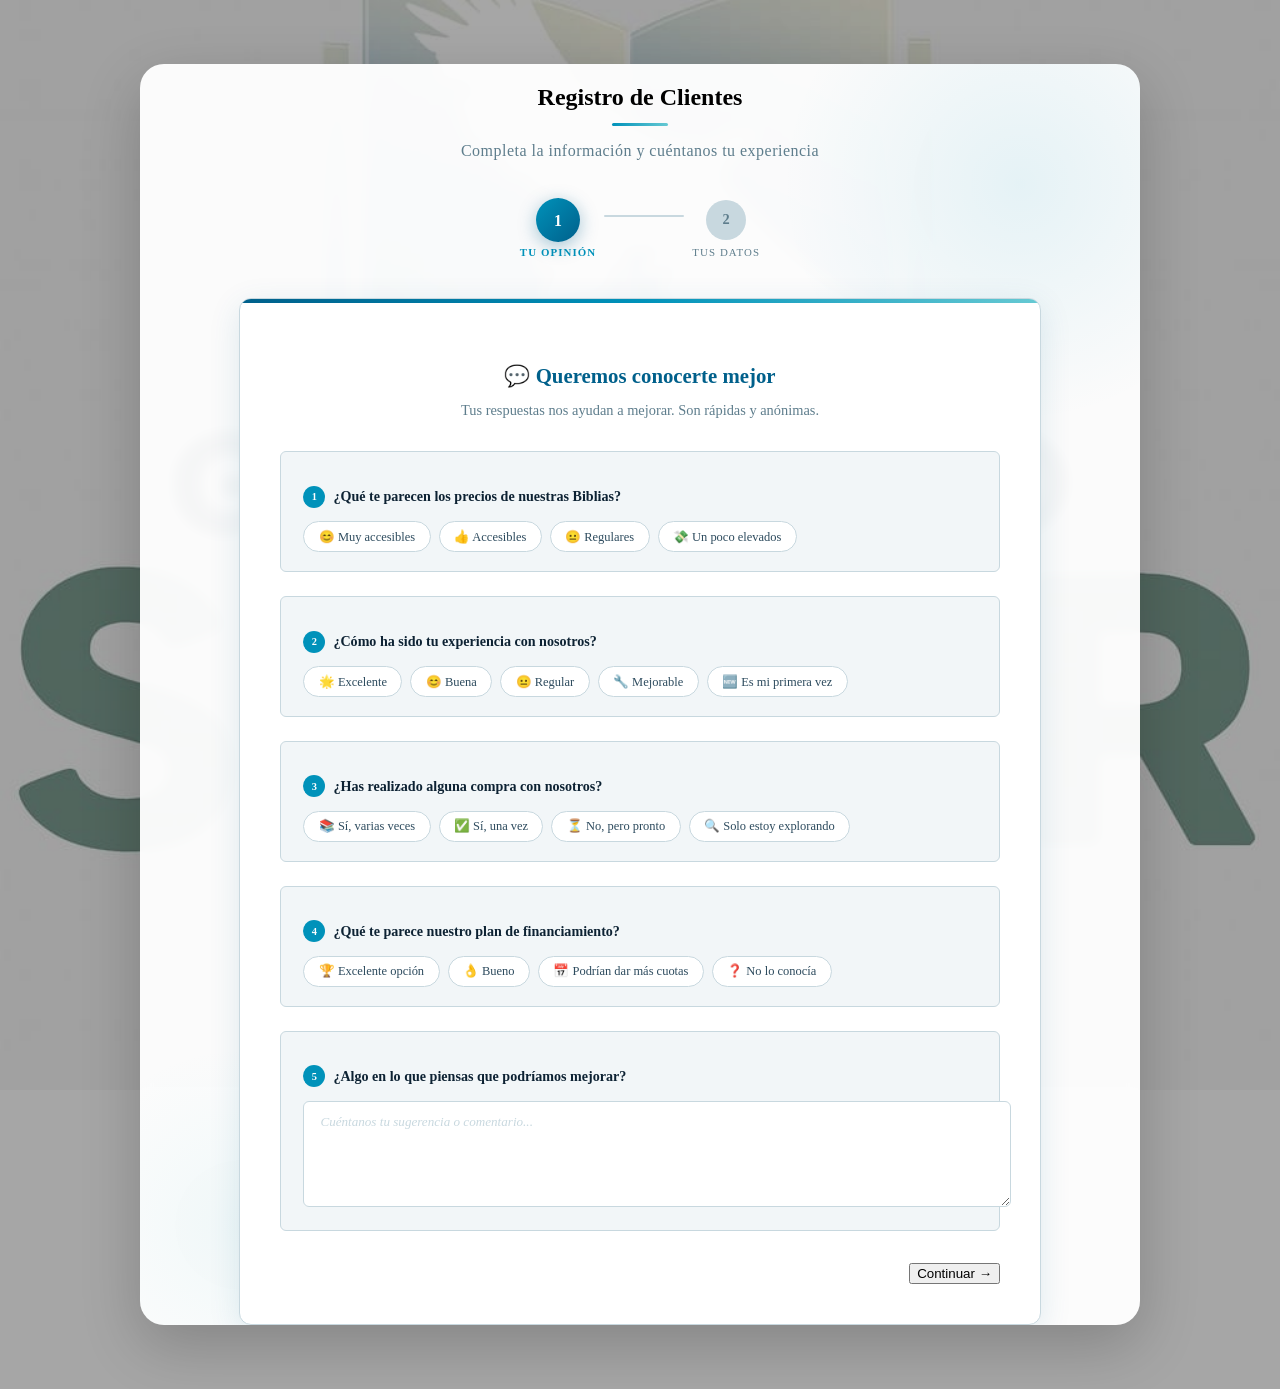
==== clientes.html @ aa5584dc "segundoCommit" ====
<!DOCTYPE html>
<html lang="es">
<head>
    <meta charset="UTF-8">
    <meta name="viewport" content="width=device-width, initial-scale=1.0">
    <title>Registro de Clientes | EMundo</title>

    <!-- Tus CSS -->
     
  
    <link rel="stylesheet" href="clientes.css">
    

</head>
<body>

    <!-- ==========================================================
         CONTENEDOR GENERAL
         Aquí podrás colocar una imagen de fondo desde CSS
    =========================================================== -->
    <main class="registro-page">

        <!-- Capa oscura/opcional para mejorar lectura -->
        <div class="registro-page__overlay">

            <!-- ═══════════════════════════════════════════════════════
                 SECCIÓN REGISTRO DE CLIENTES
            ═══════════════════════════════════════════════════════ -->
            <section id="cliente" class="section section--clientes">

                <div class="section__inner">

                    <!-- Encabezado -->
                    <header class="section__header reveal">
                        <h2 class="section__title">
                            Registro de Clientes
                        </h2>

                        <p class="section__subtitle">
                            Completa la información y cuéntanos tu experiencia
                        </p>
                    </header>

                    <!-- Indicador de pasos -->
                    <div class="form-steps reveal">

                        <div class="form-step active" id="step1">
                            <div class="form-step__bubble" id="stepBubble1">
                                <span>1</span>
                            </div>
                            <span class="form-step__label">
                                Tu opinión
                            </span>
                        </div>

                        <div class="form-step-line">
                            <div class="form-step-line-fill" id="stepLineFill"></div>
                        </div>

                        <div class="form-step" id="step2">
                            <div class="form-step__bubble" id="stepBubble2">
                                <span>2</span>
                            </div>
                            <span class="form-step__label" id="stepLabel2">
                                Tus datos
                            </span>
                        </div>

                    </div>

                    <!-- Tarjeta principal -->
                    <div class="clientes__card reveal">

                        <!-- ══ PASO 1 — Mini encuesta ══ -->
                        <div class="form-panel active" id="panelEncuesta">

                            <div class="encuesta__intro">
                                <h3>💬 Queremos conocerte mejor</h3>
                                <p>
                                    Tus respuestas nos ayudan a mejorar.
                                    Son rápidas y anónimas.
                                </p>
                            </div>

                            <div class="encuesta__list">

                                <!-- Pregunta 1 -->
                                <div class="encuesta__item">
                                    <p class="encuesta__question">
                                        <span class="encuesta__question-num">1</span>
                                        ¿Qué te parecen los precios de nuestras Biblias?
                                    </p>

                                    <div class="encuesta__options">
                                        <span class="encuesta__chip" data-group="precios" data-value="muy_accesibles">😊 Muy accesibles</span>
                                        <span class="encuesta__chip" data-group="precios" data-value="accesibles">👍 Accesibles</span>
                                        <span class="encuesta__chip" data-group="precios" data-value="regulares">😐 Regulares</span>
                                        <span class="encuesta__chip" data-group="precios" data-value="elevados">💸 Un poco elevados</span>
                                    </div>
                                </div>

                                <!-- Pregunta 2 -->
                                <div class="encuesta__item">
                                    <p class="encuesta__question">
                                        <span class="encuesta__question-num">2</span>
                                        ¿Cómo ha sido tu experiencia con nosotros?
                                    </p>

                                    <div class="encuesta__options">
                                        <span class="encuesta__chip" data-group="experiencia" data-value="excelente">🌟 Excelente</span>
                                        <span class="encuesta__chip" data-group="experiencia" data-value="buena">😊 Buena</span>
                                        <span class="encuesta__chip" data-group="experiencia" data-value="regular">😐 Regular</span>
                                        <span class="encuesta__chip" data-group="experiencia" data-value="mejorable">🔧 Mejorable</span>
                                        <span class="encuesta__chip" data-group="experiencia" data-value="primera_vez">🆕 Es mi primera vez</span>
                                    </div>
                                </div>

                                <!-- Pregunta 3 -->
                                <div class="encuesta__item">
                                    <p class="encuesta__question">
                                        <span class="encuesta__question-num">3</span>
                                        ¿Has realizado alguna compra con nosotros?
                                    </p>

                                    <div class="encuesta__options">
                                        <span class="encuesta__chip" data-group="compra" data-value="si_varias">📚 Sí, varias veces</span>
                                        <span class="encuesta__chip" data-group="compra" data-value="si_una">✅ Sí, una vez</span>
                                        <span class="encuesta__chip" data-group="compra" data-value="no_pronto">⏳ No, pero pronto</span>
                                        <span class="encuesta__chip" data-group="compra" data-value="no_explorando">🔍 Solo estoy explorando</span>
                                    </div>
                                </div>

                                <!-- Pregunta 4 -->
                                <div class="encuesta__item">
                                    <p class="encuesta__question">
                                        <span class="encuesta__question-num">4</span>
                                        ¿Qué te parece nuestro plan de financiamiento?
                                    </p>

                                    <div class="encuesta__options">
                                        <span class="encuesta__chip" data-group="financiamiento" data-value="excelente">🏆 Excelente opción</span>
                                        <span class="encuesta__chip" data-group="financiamiento" data-value="bueno">👌 Bueno</span>
                                        <span class="encuesta__chip" data-group="financiamiento" data-value="mejorar_cuotas">📅 Podrían dar más cuotas</span>
                                        <span class="encuesta__chip" data-group="financiamiento" data-value="no_conozco">❓ No lo conocía</span>
                                    </div>
                                </div>

                                <!-- Pregunta 5 -->
                                <div class="encuesta__item">
                                    <p class="encuesta__question">
                                        <span class="encuesta__question-num">5</span>
                                        ¿Algo en lo que piensas que podríamos mejorar?
                                    </p>

                                    <textarea
                                        id="encuestaSugerencia"
                                        class="encuesta__textarea"
                                        placeholder="Cuéntanos tu sugerencia o comentario..."
                                        maxlength="300"></textarea>
                                </div>

                            </div>

                            <div class="encuesta__next">
                                <button type="button"
                                        class="btn btn--primary"
                                        id="btnContinuar">
                                    Continuar →
                                </button>
                            </div>

                        </div>

                        <!-- PASO 2 -->
                        <div class="form-panel" id="panelDatos">

                            <form id="clienteForm">

                                <input type="hidden" id="clienteId">

                                <div class="form__grid">

                                    <!-- <div class="form__group">
                                        <label for="codigo">Código</label>
                                        <input type="text" id="codigo" required>
                                    </div> -->

                                    <div class="form__group">
                                        <label for="nombre">Nombre</label>
                                        <input type="text" id="nombre" required>
                                    </div>

                                    <div class="form__group">
                                        <label for="apellido">Apellido</label>
                                        <input type="text" id="apellido" required>
                                    </div>

                                    <div class="form__group">
                                        <label for="edad">Edad</label>
                                        <input type="number" id="edad" required>
                                    </div>

                                    <div class="form__group">
                                        <label for="departamento">Departamento</label>
                                        <select id="departamento" required>
                                            <option value="">
                                                Seleccione un departamento
                                            </option>
                                        </select>
                                    </div>

                                    <div class="form__group">
                                        <label for="genero">Sexo</label>
                                        <select id="genero" required>
                                            <option value="">Seleccione</option>
                                            <option value="M">Masculino</option>
                                            <option value="F">Femenino</option>
                                        </select>
                                    </div>

                                </div>

                                <div class="form__actions">

                                    <button type="button"
                                            class="btn--back"
                                            id="btnVolver">
                                        ← Volver
                                    </button>

                                    <button type="submit"
                                            class="btn btn--primary">
                                        Guardar Cliente ✓
                                    </button>

                                </div>

                            </form>

                        </div>

                    </div>

                </div>

            </section>

        </div>

    </main>

    <!-- Tu JS -->
    <script src="clientes.js"></script>

</body>
</html>
---- clientes.css ----
/* ════════════════════════════════════════════════════
   EDICIONES MUNDO — clientes.css
   Registro de Clientes — Diseño moderno 2 pasos
════════════════════════════════════════════════════ */
/* ════════════════════════════════════════════════════
   PÁGINA COMPLETA DE REGISTRO
════════════════════════════════════════════════════ */
:root {
  --primary-black:  #000000;
  --primary-dark:   #00608B;   /* Azul profundo — headers, footer, textos clave */
  --primary-medium: #0092BA;   /* Azul principal — botones, enlaces, acentos    */
  --primary-light:  #A0C5CF;   /* Azul suave — fondos, bordes                   */
  --secondary:      #3E3ECE;   /* Azul-violeta — contraste, destacados           */
  --accent:         #66C9D3;   /* Turquesa — hover, iconos, detalles             */
  --paper:          #FDFAF4;
  --white:          #FFFFFF;
  --gray-soft:      #F2F6F8;
  --gray-mid:       #C8D8DF;
  --text-dark:      #0D2233;
  --text-mid:       #2D4B5E;
  --text-light:     #5E7D8C;

  --font-display: 'Playfair Display', serif;
  --font-body:    'Lora', serif;
  --font-light:   'Cormorant Garamond', serif;

  --nav-h:    72px;
  --radius:   6px;
  --radius-lg:12px;
  --shadow-sm: 0 2px 12px rgba(0,96,139,.08);
  --shadow-md: 0 8px 32px rgba(0,96,139,.12);
  --shadow-lg: 0 16px 48px rgba(0,96,139,.16);
  --transition: 0.38s cubic-bezier(0.25,0.46,0.45,0.94);
}

html,
body{
  min-height:100%;
  margin:0;
  padding:0;
}

body{
  overflow-x:hidden;
}

/* Contenedor principal de la página */
.registro-page{
  min-height:100vh;

  /* AQUÍ COLOCARÁS TU IMAGEN */
  background-image:url("Image/LogoGrupoSaber.jpg");

  background-size:cover;
  background-position:center;
  background-repeat:no-repeat;
  background-attachment:fixed;

  position:relative;
}

/* Capa oscura para que destaque el formulario */
.registro-page__overlay{
  min-height:100vh;

  display:flex;
  align-items:center;
  justify-content:center;

  padding:4rem 1rem;

  background:rgba(0,0,0,.35);
}

/* Ajuste de la sección dentro de la página */
.section--clientes{
  width:100%;
  max-width:1000px;

  margin:auto;

  border-radius:24px;

  backdrop-filter:blur(6px);

  box-shadow:
    0 20px 60px rgba(0,0,0,.20);
}
/* ─── Sección contenedora ─── */
.section--clientes {
  background: rgba(255,255,255,.96);
  position: relative;
  overflow: hidden;
}

.section--clientes::before,
.section--clientes::after {
  content: '';
  position: absolute;
  border-radius: 50%;
  pointer-events: none;
  z-index: 0;
}
.section--clientes::before {
  width: 480px; height: 480px;
  top: -120px; right: -120px;
  background: radial-gradient(circle, rgba(0,146,186,.09) 0%, transparent 70%);
}
.section--clientes::after {
  width: 360px; height: 360px;
  bottom: -80px; left: -80px;
  background: radial-gradient(circle, rgba(102,201,211,.08) 0%, transparent 70%);
}
.section--clientes .section__inner { position: relative; z-index: 1; }

/* ─── Encabezado ─── */
.section__header { text-align: center; margin-bottom: 2.5rem; }
.section__header .section__title { margin-bottom: 0.6rem; }
.section__header .section__title::after {
  content: '';
  display: block;
  width: 56px; height: 3px;
  background: linear-gradient(90deg, var(--primary-medium), var(--accent));
  border-radius: 2px;
  margin: 0.75rem auto 0;
}
.section__subtitle {
  font-family: var(--font-light);
  font-size: 1rem;
  color: var(--text-light);
  letter-spacing: 0.03em;
}

/* ════════════════════════════════════════════════════
   PASOS — indicador de progreso
════════════════════════════════════════════════════ */
.form-steps {
  display: flex;
  align-items: center;
  justify-content: center;
  gap: 0;
  margin-bottom: 2.5rem;
}
.form-step {
  display: flex;
  flex-direction: column;
  align-items: center;
  gap: 0.4rem;
  position: relative;
}
.form-step__bubble {
  width: 40px; height: 40px;
  border-radius: 50%;
  background: var(--gray-mid);
  color: var(--text-light);
  display: flex; align-items: center; justify-content: center;
  font-family: var(--font-display);
  font-weight: 700;
  font-size: 0.9rem;
  transition: all 0.4s ease;
  position: relative;
  z-index: 1;
}
.form-step__label {
  font-family: var(--font-light);
  font-size: 0.68rem;
  letter-spacing: 0.1em;
  text-transform: uppercase;
  color: var(--text-light);
  transition: color 0.4s;
  white-space: nowrap;
}
.form-step.active .form-step__bubble {
  background: linear-gradient(135deg, var(--primary-medium), var(--primary-dark));
  color: var(--white);
  box-shadow: 0 4px 16px rgba(0,96,139,.35);
  transform: scale(1.1);
}
.form-step.active .form-step__label { color: var(--primary-medium); font-weight: 600; }
.form-step.done .form-step__bubble {
  background: var(--accent);
  color: var(--white);
}
.form-step.done .form-step__bubble::after {
  content: '✓';
  position: absolute;
  font-size: 1rem;
  font-weight: 900;
}
.form-step.done .form-step__bubble span { display: none; }

.form-step-line {
  width: 80px; height: 2px;
  background: var(--gray-mid);
  margin: 0 0.5rem;
  margin-bottom: 1.6rem;
  position: relative;
  overflow: hidden;
  border-radius: 2px;
}
.form-step-line-fill {
  position: absolute;
  top: 0; left: 0;
  height: 100%;
  width: 0%;
  background: linear-gradient(90deg, var(--primary-medium), var(--accent));
  transition: width 0.5s ease;
  border-radius: 2px;
}
.form-step-line-fill.filled { width: 100%; }

/* ════════════════════════════════════════════════════
   TARJETA PRINCIPAL
════════════════════════════════════════════════════ */
.clientes__card {
  background: var(--white);
  border: 1px solid var(--gray-mid);
  border-radius: var(--radius-lg);
  box-shadow: var(--shadow-md);
  overflow: hidden;
  max-width: 800px;
  margin: 0 auto;
}
.clientes__card::before {
  content: '';
  display: block;
  height: 4px;
  background: linear-gradient(90deg, var(--primary-dark), var(--primary-medium), var(--accent));
}

/* ─── Panel paso (show/hide) ─── */
.form-panel {
  display: none;
  padding: 2.5rem;
  animation: slideInPanel 0.4s ease;
}
.form-panel.active { display: block; }

@keyframes slideInPanel {
  from { opacity: 0; transform: translateX(20px); }
  to   { opacity: 1; transform: translateX(0); }
}

/* ════════════════════════════════════════════════════
   PASO 1 — Mini encuesta
════════════════════════════════════════════════════ */
.encuesta__intro {
  text-align: center;
  margin-bottom: 2rem;
}
.encuesta__intro h3 {
  font-family: var(--font-display);
  font-size: 1.3rem;
  font-weight: 700;
  color: var(--primary-dark);
  margin-bottom: 0.4rem;
}
.encuesta__intro p {
  font-family: var(--font-light);
  font-size: 0.9rem;
  color: var(--text-light);
}

.encuesta__list {
  display: flex;
  flex-direction: column;
  gap: 1.5rem;
}

.encuesta__item {
  border: 1px solid var(--gray-mid);
  border-radius: var(--radius);
  padding: 1.2rem 1.4rem;
  background: var(--gray-soft);
  transition: border-color 0.3s, box-shadow 0.3s;
}
.encuesta__item:focus-within {
  border-color: var(--primary-medium);
  box-shadow: 0 0 0 3px rgba(0,146,186,.1);
  background: var(--white);
}

.encuesta__question {
  font-family: var(--font-body);
  font-size: 0.88rem;
  font-weight: 600;
  color: var(--text-dark);
  margin-bottom: 0.85rem;
  display: flex;
  align-items: center;
  gap: 0.5rem;
}
.encuesta__question-num {
  width: 22px; height: 22px;
  background: var(--primary-medium);
  color: var(--white);
  border-radius: 50%;
  display: inline-flex; align-items: center; justify-content: center;
  font-size: 0.65rem;
  font-weight: 700;
  flex-shrink: 0;
}

/* Opciones tipo chip */
.encuesta__options {
  display: flex;
  flex-wrap: wrap;
  gap: 0.5rem;
}
.encuesta__chip {
  padding: 0.4rem 0.9rem;
  border: 1.5px solid var(--gray-mid);
  border-radius: 50px;
  font-family: var(--font-light);
  font-size: 0.78rem;
  font-weight: 500;
  color: var(--text-mid);
  background: var(--white);
  cursor: pointer;
  transition: all 0.25s ease;
  user-select: none;
}
.encuesta__chip:hover {
  border-color: var(--primary-medium);
  color: var(--primary-medium);
  background: rgba(0,146,186,.05);
}
.encuesta__chip.selected {
  background: var(--primary-medium);
  border-color: var(--primary-medium);
  color: var(--white);
  box-shadow: 0 3px 12px rgba(0,146,186,.3);
  transform: translateY(-1px);
}

/* Textarea para la última pregunta */
.encuesta__textarea {
  width: 100%;
  min-height: 80px;
  font-family: var(--font-body);
  font-size: 0.86rem;
  color: var(--text-dark);
  background: var(--white);
  border: 1.5px solid var(--gray-mid);
  border-radius: var(--radius);
  padding: 0.75rem 1rem;
  outline: none;
  resize: vertical;
  transition: border-color 0.3s, box-shadow 0.3s;
}
.encuesta__textarea::placeholder { color: var(--gray-mid); font-style: italic; font-size: 0.82rem; }
.encuesta__textarea:focus {
  border-color: var(--primary-medium);
  box-shadow: 0 0 0 3px rgba(0,146,186,.1);
}

/* Botón continuar paso 1 */
.encuesta__next {
  margin-top: 2rem;
  display: flex;
  justify-content: flex-end;
}

/* ════════════════════════════════════════════════════
   PASO 2 — Datos del cliente
════════════════════════════════════════════════════ */
.form__grid {
  display: grid;
  grid-template-columns: repeat(3, 1fr);
  gap: 1.5rem 2rem;
  margin-bottom: 2rem;
}

.form__group {
  display: flex;
  flex-direction: column;
  gap: 0.45rem;
  position: relative;
}
.form__group::after {
  content: '';
  position: absolute;
  left: 0; bottom: 0;
  width: 0; height: 2px;
  background: linear-gradient(90deg, var(--primary-medium), var(--accent));
  border-radius: 0 0 var(--radius) var(--radius);
  transition: width 0.35s ease;
}
.form__group:focus-within::after { width: 100%; }

.form__group label {
  font-family: var(--font-light);
  font-size: 0.72rem;
  font-weight: 600;
  letter-spacing: 0.12em;
  text-transform: uppercase;
  color: var(--text-light);
  transition: color 0.25s;
}
.form__group:focus-within label { color: var(--primary-medium); }

.form__group input,
.form__group select {
  font-family: var(--font-body);
  font-size: 0.93rem;
  color: var(--text-dark);
  background: var(--gray-soft);
  border: 1.5px solid var(--gray-mid);
  border-radius: var(--radius);
  padding: 0.75rem 1rem;
  width: 100%;
  outline: none;
  transition: border-color 0.3s, background 0.3s, box-shadow 0.3s;
  appearance: none;
  -webkit-appearance: none;
}
.form__group input::placeholder { color: var(--gray-mid); font-style: italic; font-size: 0.88rem; }
.form__group input:hover,
.form__group select:hover { border-color: var(--primary-light); background: var(--white); }
.form__group input:focus,
.form__group select:focus {
  border-color: var(--primary-medium);
  background: var(--white);
  box-shadow: 0 0 0 3px rgba(0,146,186,.12), 0 2px 8px rgba(0,96,139,.08);
}
.form__group select {
  background-image: url("data:image/svg+xml,%3Csvg xmlns='http://www.w3.org/2000/svg' width='12' height='8' viewBox='0 0 12 8'%3E%3Cpath d='M1 1l5 5 5-5' stroke='%230092BA' stroke-width='1.6' fill='none' stroke-linecap='round' stroke-linejoin='round'/%3E%3C/svg%3E");
  background-repeat: no-repeat;
  background-position: right 0.85rem center;
  padding-right: 2.4rem;
  cursor: pointer;
}
.form__group input[type="number"]::-webkit-inner-spin-button,
.form__group input[type="number"]::-webkit-outer-spin-button { -webkit-appearance: none; margin: 0; }
/* .form__group input[type="number"] { -moz-appearance: textfield; } */

/* Acciones paso 2 */
.form__actions {
  display: flex;
  justify-content: space-between;
  align-items: center;
  padding-top: 1.5rem;
  border-top: 1px solid var(--gray-mid);
  gap: 1rem;
}
.btn--back {
  display: flex;
  align-items: center;
  gap: 0.4rem;
  background: transparent;
  border: 1.5px solid var(--gray-mid);
  color: var(--text-mid);
  padding: 0.75rem 1.4rem;
  border-radius: var(--radius);
  font-family: var(--font-light);
  font-size: 0.82rem;
  font-weight: 600;
  letter-spacing: 0.08em;
  cursor: pointer;
  transition: all 0.3s ease;
}
.btn--back:hover { border-color: var(--primary-medium); color: var(--primary-medium); }

.form__actions .btn--primary {
  padding: 0.9rem 2.4rem;
  font-size: 0.82rem;
  letter-spacing: 0.12em;
  position: relative;
  overflow: hidden;
  background: linear-gradient(135deg, var(--primary-medium), var(--primary-dark));
  box-shadow: 0 6px 22px rgba(0,146,186,.35);
}
.form__actions .btn--primary::after {
  content: '';
  position: absolute;
  inset: 0;
  background: linear-gradient(120deg, transparent 30%, rgba(255,255,255,.18) 50%, transparent 70%);
  transform: translateX(-100%);
  transition: transform 0.55s ease;
}
.form__actions .btn--primary:hover::after { transform: translateX(100%); }
.form__actions .btn--primary:hover {
  background: linear-gradient(135deg, var(--primary-dark), #003d5c);
  transform: translateY(-3px);
  box-shadow: 0 10px 32px rgba(0,96,139,.4);
}

/* ════════════════════════════════════════════════════
   BOTÓN FLOTANTE REGISTRO
════════════════════════════════════════════════════ */
.registro-wrap {
  position: fixed;
  bottom: 4.5rem;
  left: 2rem;
  z-index: 999;
  display: flex;
  flex-direction: column;
  align-items: flex-start;
  gap: 0.75rem;
}

.btn-registro {
  display: inline-flex;
  align-items: center;
  gap: 0.6rem;
  background: linear-gradient(135deg, var(--primary-dark), var(--secondary));
  color: var(--white);
  padding: 0.9rem 1.6rem;
  border-radius: 50px;
  font-family: var(--font-light);
  font-size: 0.85rem;
  font-weight: 600;
  letter-spacing: 0.08em;
  text-transform: uppercase;
  box-shadow: 0 8px 28px rgba(0,96,139,.45);
  white-space: nowrap;
  text-decoration: none;
  position: relative;
  animation: floatBtnLeft 3s ease-in-out infinite;
  transition: background 0.3s, box-shadow 0.3s;
}
.btn-registro:hover {
  background: linear-gradient(135deg, #003d5c, var(--primary-dark));
  animation: none;
  transform: translateY(-4px);
  box-shadow: 0 14px 36px rgba(0,96,139,.5);
}
.btn-registro::before {
  content: '';
  position: absolute;
  inset: 0;
  border-radius: 50px;
  background: linear-gradient(135deg, var(--primary-dark), var(--secondary));
  z-index: -1;
  animation: pulse 3s ease-in-out infinite;
}
.btn-registro__icon { font-size: 1.1rem; }

@keyframes floatBtnLeft {
  0%, 100% { transform: translateY(0); }
  50%       { transform: translateY(-8px); }
}

/* ════════════════════════════════════════════════════
   TOAST DE ÉXITO
════════════════════════════════════════════════════ */
.toast {
  position: fixed;
  bottom: 2rem;
  left: 50%;
  transform: translateX(-50%) translateY(100px);
  background: var(--primary-dark);
  color: var(--white);
  padding: 1rem 2rem;
  border-radius: 50px;
  font-family: var(--font-light);
  font-size: 0.88rem;
  font-weight: 600;
  box-shadow: var(--shadow-lg);
  z-index: 9999;
  transition: transform 0.4s ease, opacity 0.4s ease;
  opacity: 0;
  display: flex;
  align-items: center;
  gap: 0.6rem;
  white-space: nowrap;
}
.toast.show {
  transform: translateX(-50%) translateY(0);
  opacity: 1;
}
.toast--success { background: #1a6e3c; }
.toast--error   { background: #8b1a1a; }

/* ════════════════════════════════════════════════════
   RESPONSIVE
════════════════════════════════════════════════════ */
@media (max-width: 940px) {
  .form__grid { grid-template-columns: repeat(2, 1fr); }
  .form-panel { padding: 2rem 1.5rem; }
  .form-step-line { width: 48px; }
}
@media (max-width: 600px) {
  .form__grid { grid-template-columns: 1fr; gap: 1.2rem; }
  .form-panel { padding: 1.5rem 1.2rem; }
  .form__actions { flex-direction: column-reverse; }
  .form__actions .btn--primary,
  .btn--back { width: 100%; justify-content: center; }
  .encuesta__options { gap: 0.4rem; }
  .form-step-line { width: 30px; }
  .registro-wrap { bottom: 1rem; left: 1rem; }
  .btn-registro span:not(.btn-registro__icon) { display: none; }
  .btn-registro { padding: 0.9rem; border-radius: 50%; width: 54px; height: 54px; justify-content: center; }
}
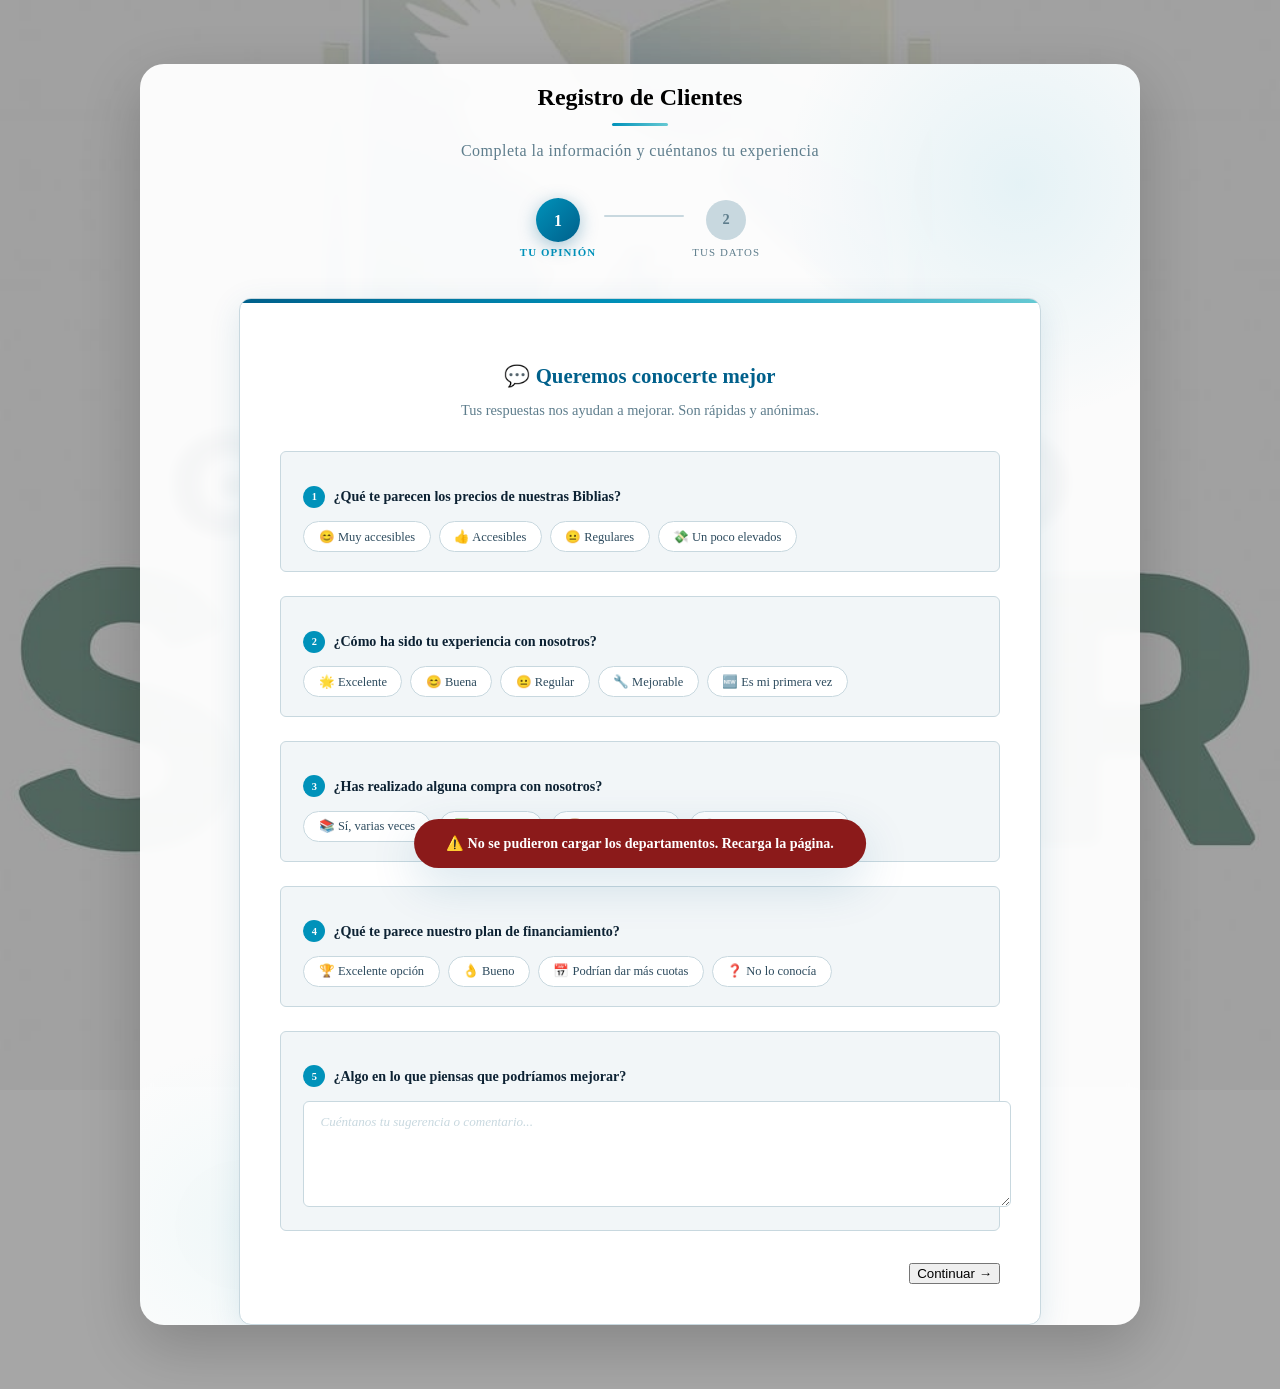
==== commit 49b3b189: "RegistoClienteCommit" ====
--- a/clientes.html
+++ b/clientes.html
@@ -5,27 +5,22 @@
     <meta name="viewport" content="width=device-width, initial-scale=1.0">
     <title>Registro de Clientes | EMundo</title>
 
-    <!-- Tus CSS -->
-     
-  
     <link rel="stylesheet" href="clientes.css">
-    
-
+
+    <script async src="https://www.googletagmanager.com/gtag/js?id=G-V2QHW0NGQR"></script>
+    <script>
+      window.dataLayer = window.dataLayer || [];
+      function gtag(){dataLayer.push(arguments);}
+      gtag('js', new Date());
+      gtag('config', 'G-V2QHW0NGQR');
+    </script>
 </head>
 <body>
 
-    <!-- ==========================================================
-         CONTENEDOR GENERAL
-         Aquí podrás colocar una imagen de fondo desde CSS
-    =========================================================== -->
     <main class="registro-page">
 
-        <!-- Capa oscura/opcional para mejorar lectura -->
         <div class="registro-page__overlay">
 
-            <!-- ═══════════════════════════════════════════════════════
-                 SECCIÓN REGISTRO DE CLIENTES
-            ═══════════════════════════════════════════════════════ -->
             <section id="cliente" class="section section--clientes">
 
                 <div class="section__inner">
@@ -35,7 +30,6 @@
                         <h2 class="section__title">
                             Registro de Clientes
                         </h2>
-
                         <p class="section__subtitle">
                             Completa la información y cuéntanos tu experiencia
                         </p>
@@ -48,9 +42,7 @@
                             <div class="form-step__bubble" id="stepBubble1">
                                 <span>1</span>
                             </div>
-                            <span class="form-step__label">
-                                Tu opinión
-                            </span>
+                            <span class="form-step__label">Tu opinión</span>
                         </div>
 
                         <div class="form-step-line">
@@ -61,9 +53,7 @@
                             <div class="form-step__bubble" id="stepBubble2">
                                 <span>2</span>
                             </div>
-                            <span class="form-step__label" id="stepLabel2">
-                                Tus datos
-                            </span>
+                            <span class="form-step__label" id="stepLabel2">Tus datos</span>
                         </div>
 
                     </div>
@@ -76,10 +66,7 @@
 
                             <div class="encuesta__intro">
                                 <h3>💬 Queremos conocerte mejor</h3>
-                                <p>
-                                    Tus respuestas nos ayudan a mejorar.
-                                    Son rápidas y anónimas.
-                                </p>
+                                <p>Tus respuestas nos ayudan a mejorar. Son rápidas y anónimas.</p>
                             </div>
 
                             <div class="encuesta__list">
@@ -90,7 +77,6 @@
                                         <span class="encuesta__question-num">1</span>
                                         ¿Qué te parecen los precios de nuestras Biblias?
                                     </p>
-
                                     <div class="encuesta__options">
                                         <span class="encuesta__chip" data-group="precios" data-value="muy_accesibles">😊 Muy accesibles</span>
                                         <span class="encuesta__chip" data-group="precios" data-value="accesibles">👍 Accesibles</span>
@@ -105,7 +91,6 @@
                                         <span class="encuesta__question-num">2</span>
                                         ¿Cómo ha sido tu experiencia con nosotros?
                                     </p>
-
                                     <div class="encuesta__options">
                                         <span class="encuesta__chip" data-group="experiencia" data-value="excelente">🌟 Excelente</span>
                                         <span class="encuesta__chip" data-group="experiencia" data-value="buena">😊 Buena</span>
@@ -121,7 +106,6 @@
                                         <span class="encuesta__question-num">3</span>
                                         ¿Has realizado alguna compra con nosotros?
                                     </p>
-
                                     <div class="encuesta__options">
                                         <span class="encuesta__chip" data-group="compra" data-value="si_varias">📚 Sí, varias veces</span>
                                         <span class="encuesta__chip" data-group="compra" data-value="si_una">✅ Sí, una vez</span>
@@ -136,7 +120,6 @@
                                         <span class="encuesta__question-num">4</span>
                                         ¿Qué te parece nuestro plan de financiamiento?
                                     </p>
-
                                     <div class="encuesta__options">
                                         <span class="encuesta__chip" data-group="financiamiento" data-value="excelente">🏆 Excelente opción</span>
                                         <span class="encuesta__chip" data-group="financiamiento" data-value="bueno">👌 Bueno</span>
@@ -151,7 +134,6 @@
                                         <span class="encuesta__question-num">5</span>
                                         ¿Algo en lo que piensas que podríamos mejorar?
                                     </p>
-
                                     <textarea
                                         id="encuestaSugerencia"
                                         class="encuesta__textarea"
@@ -162,28 +144,27 @@
                             </div>
 
                             <div class="encuesta__next">
-                                <button type="button"
-                                        class="btn btn--primary"
-                                        id="btnContinuar">
+                                <button type="button" class="btn btn--primary" id="btnContinuar">
                                     Continuar →
                                 </button>
                             </div>
 
                         </div>
 
-                        <!-- PASO 2 -->
+                        <!-- ══ PASO 2 — Datos del cliente ══ -->
                         <div class="form-panel" id="panelDatos">
 
                             <form id="clienteForm">
 
                                 <input type="hidden" id="clienteId">
 
+                                <!--
+                                    ELIMINADO: campo "codigo"
+                                    El modelo Cliente en Django no tiene ese campo.
+                                    Si se necesita en el futuro, agregar al modelo primero.
+                                -->
+
                                 <div class="form__grid">
-
-                                    <!-- <div class="form__group">
-                                        <label for="codigo">Código</label>
-                                        <input type="text" id="codigo" required>
-                                    </div> -->
 
                                     <div class="form__group">
                                         <label for="nombre">Nombre</label>
@@ -197,15 +178,17 @@
 
                                     <div class="form__group">
                                         <label for="edad">Edad</label>
-                                        <input type="number" id="edad" required>
+                                        <!--
+                                            min="1" max="100" coincide con
+                                            MinValueValidator(1) / MaxValueValidator(100) del modelo
+                                        -->
+                                        <input type="number" id="edad" min="1" max="100" required>
                                     </div>
 
                                     <div class="form__group">
                                         <label for="departamento">Departamento</label>
                                         <select id="departamento" required>
-                                            <option value="">
-                                                Seleccione un departamento
-                                            </option>
+                                            <option value="">Seleccione un departamento</option>
                                         </select>
                                     </div>
 
@@ -222,14 +205,11 @@
 
                                 <div class="form__actions">
 
-                                    <button type="button"
-                                            class="btn--back"
-                                            id="btnVolver">
+                                    <button type="button" class="btn--back" id="btnVolver">
                                         ← Volver
                                     </button>
 
-                                    <button type="submit"
-                                            class="btn btn--primary">
+                                    <button type="submit" class="btn btn--primary">
                                         Guardar Cliente ✓
                                     </button>
 
@@ -249,7 +229,6 @@
 
     </main>
 
-    <!-- Tu JS -->
     <script src="clientes.js"></script>
 
 </body>
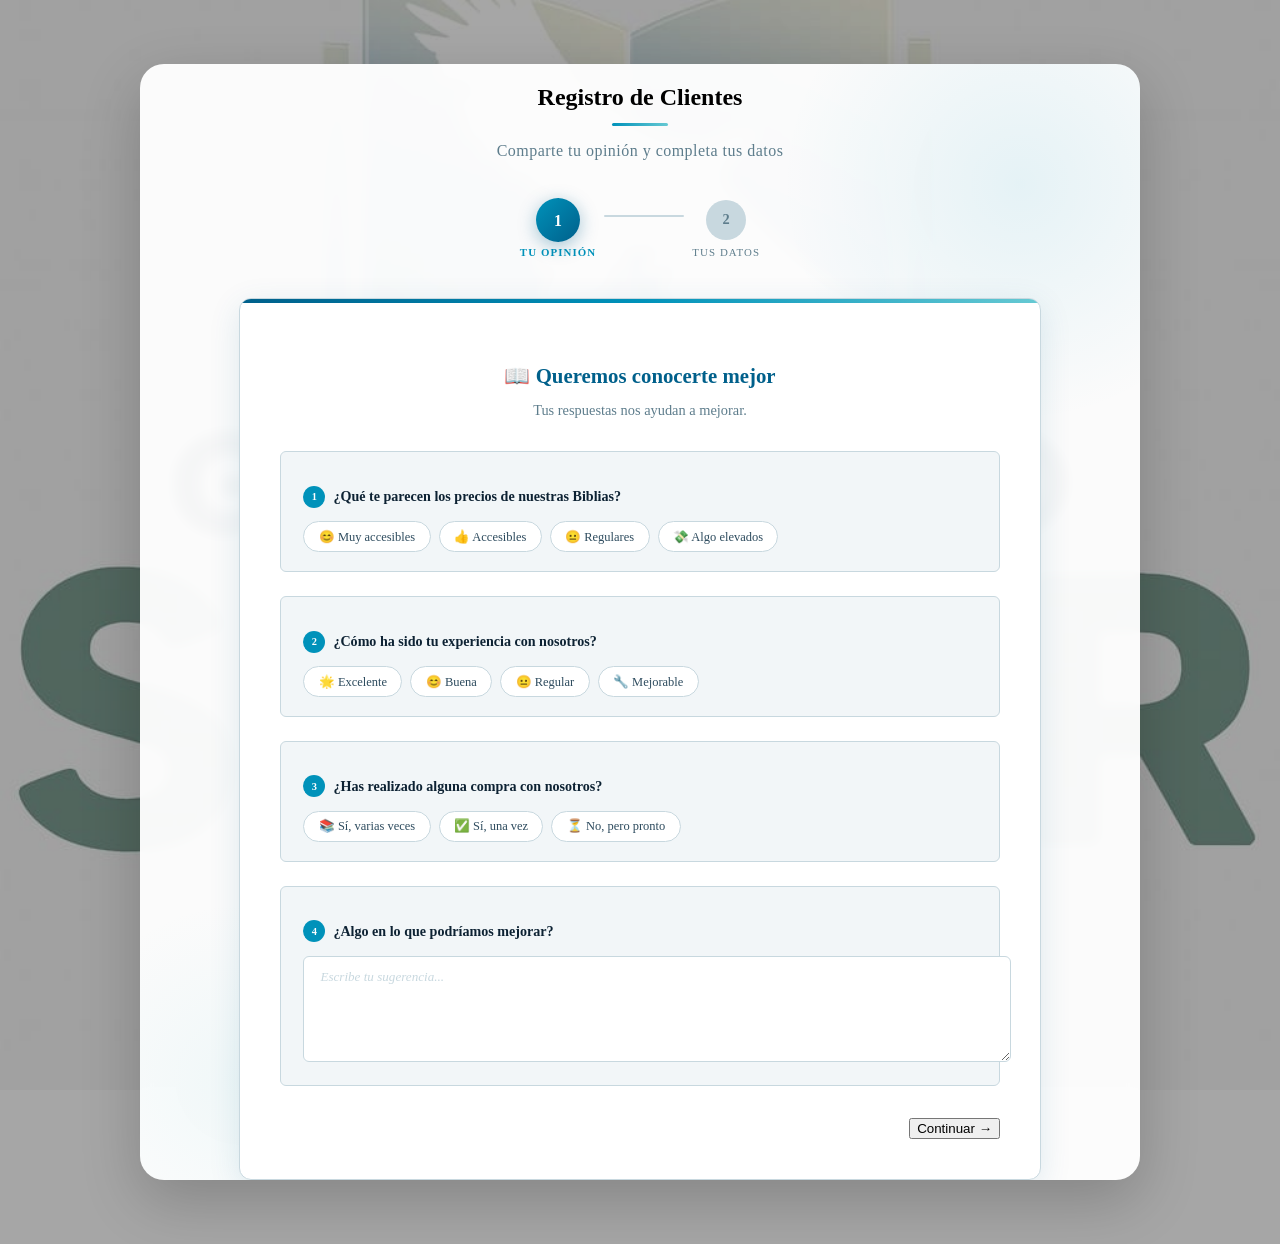
==== commit f08b51db: "RedisenioCommit" ====
--- a/clientes.html
+++ b/clientes.html
@@ -2,10 +2,10 @@
 <html lang="es">
 <head>
     <meta charset="UTF-8">
-    <meta name="viewport" content="width=device-width, initial-scale=1.0">
-    <title>Registro de Clientes | EMundo</title>
-
-    <link rel="stylesheet" href="clientes.css">
+    <meta name="viewport" content="width=device-width, initial-scale=1.0, user-scalable=yes">
+    <title>EMundo | Registro de Clientes</title>
+    
+<link rel="stylesheet" href="clientes.css">
 
     <script async src="https://www.googletagmanager.com/gtag/js?id=G-V2QHW0NGQR"></script>
     <script>
@@ -14,222 +14,315 @@
       gtag('js', new Date());
       gtag('config', 'G-V2QHW0NGQR');
     </script>
+
 </head>
 <body>
 
-    <main class="registro-page">
-
-        <div class="registro-page__overlay">
-
-            <section id="cliente" class="section section--clientes">
-
-                <div class="section__inner">
-
-                    <!-- Encabezado -->
-                    <header class="section__header reveal">
-                        <h2 class="section__title">
-                            Registro de Clientes
-                        </h2>
-                        <p class="section__subtitle">
-                            Completa la información y cuéntanos tu experiencia
-                        </p>
-                    </header>
-
-                    <!-- Indicador de pasos -->
-                    <div class="form-steps reveal">
-
-                        <div class="form-step active" id="step1">
-                            <div class="form-step__bubble" id="stepBubble1">
-                                <span>1</span>
-                            </div>
-                            <span class="form-step__label">Tu opinión</span>
+<main class="registro-page">
+    <div class="registro-page__overlay">
+        <section id="cliente" class="section section--clientes">
+            <div class="section__inner">
+                <header class="section__header">
+                    <h2 class="section__title">Registro de Clientes</h2>
+                    <p class="section__subtitle">Comparte tu opinión y completa tus datos</p>
+                </header>
+
+                <!-- Pasos -->
+                <div class="form-steps">
+                    <div class="form-step active" id="step1">
+                        <div class="form-step__bubble"><span>1</span></div>
+                        <span class="form-step__label">Tu opinión</span>
+                    </div>
+                    <div class="form-step-line">
+                        <div class="form-step-line-fill" id="stepLineFill"></div>
+                    </div>
+                    <div class="form-step" id="step2">
+                        <div class="form-step__bubble"><span>2</span></div>
+                        <span class="form-step__label">Tus datos</span>
+                    </div>
+                </div>
+
+                <!-- Tarjeta dinámica -->
+                <div class="clientes__card">
+                    <!-- PASO 1: Encuesta -->
+                    <div class="form-panel active" id="panelEncuesta">
+                        <div class="encuesta__intro">
+                            <h3>📖 Queremos conocerte mejor</h3>
+                            <p>Tus respuestas nos ayudan a mejorar.</p>
                         </div>
-
-                        <div class="form-step-line">
-                            <div class="form-step-line-fill" id="stepLineFill"></div>
+                        <div class="encuesta__list">
+                            <!-- Pregunta 1 -->
+                            <div class="encuesta__item">
+                                <p class="encuesta__question"><span class="encuesta__question-num">1</span> ¿Qué te parecen los precios de nuestras Biblias?</p>
+                                <div class="encuesta__options" data-question="precios">
+                                    <span class="encuesta__chip" data-value="muy_accesibles">😊 Muy accesibles</span>
+                                    <span class="encuesta__chip" data-value="accesibles">👍 Accesibles</span>
+                                    <span class="encuesta__chip" data-value="regulares">😐 Regulares</span>
+                                    <span class="encuesta__chip" data-value="elevados">💸 Algo elevados</span>
+                                </div>
+                            </div>
+                            <!-- Pregunta 2 -->
+                            <div class="encuesta__item">
+                                <p class="encuesta__question"><span class="encuesta__question-num">2</span> ¿Cómo ha sido tu experiencia con nosotros?</p>
+                                <div class="encuesta__options" data-question="experiencia">
+                                    <span class="encuesta__chip" data-value="excelente">🌟 Excelente</span>
+                                    <span class="encuesta__chip" data-value="buena">😊 Buena</span>
+                                    <span class="encuesta__chip" data-value="regular">😐 Regular</span>
+                                    <span class="encuesta__chip" data-value="mejorable">🔧 Mejorable</span>
+                                </div>
+                            </div>
+                            <!-- Pregunta 3 -->
+                            <div class="encuesta__item">
+                                <p class="encuesta__question"><span class="encuesta__question-num">3</span> ¿Has realizado alguna compra con nosotros?</p>
+                                <div class="encuesta__options" data-question="compra">
+                                    <span class="encuesta__chip" data-value="si_varias">📚 Sí, varias veces</span>
+                                    <span class="encuesta__chip" data-value="si_una">✅ Sí, una vez</span>
+                                    <span class="encuesta__chip" data-value="no_pronto">⏳ No, pero pronto</span>
+                                </div>
+                            </div>
+                            <!-- Pregunta 4 con texto -->
+                            <div class="encuesta__item">
+                                <p class="encuesta__question"><span class="encuesta__question-num">4</span> ¿Algo en lo que podríamos mejorar?</p>
+                                <textarea id="encuestaSugerencia" rows="2" placeholder="Escribe tu sugerencia..." class="encuesta__textarea"></textarea>
+                            </div>
                         </div>
-
-                        <div class="form-step" id="step2">
-                            <div class="form-step__bubble" id="stepBubble2">
-                                <span>2</span>
-                            </div>
-                            <span class="form-step__label" id="stepLabel2">Tus datos</span>
+                        <div class="encuesta__next">
+                            <button class="btn btn--primary" id="btnContinuar">Continuar →</button>
                         </div>
-
-                    </div>
-
-                    <!-- Tarjeta principal -->
-                    <div class="clientes__card reveal">
-
-                        <!-- ══ PASO 1 — Mini encuesta ══ -->
-                        <div class="form-panel active" id="panelEncuesta">
-
-                            <div class="encuesta__intro">
-                                <h3>💬 Queremos conocerte mejor</h3>
-                                <p>Tus respuestas nos ayudan a mejorar. Son rápidas y anónimas.</p>
-                            </div>
-
-                            <div class="encuesta__list">
-
-                                <!-- Pregunta 1 -->
-                                <div class="encuesta__item">
-                                    <p class="encuesta__question">
-                                        <span class="encuesta__question-num">1</span>
-                                        ¿Qué te parecen los precios de nuestras Biblias?
-                                    </p>
-                                    <div class="encuesta__options">
-                                        <span class="encuesta__chip" data-group="precios" data-value="muy_accesibles">😊 Muy accesibles</span>
-                                        <span class="encuesta__chip" data-group="precios" data-value="accesibles">👍 Accesibles</span>
-                                        <span class="encuesta__chip" data-group="precios" data-value="regulares">😐 Regulares</span>
-                                        <span class="encuesta__chip" data-group="precios" data-value="elevados">💸 Un poco elevados</span>
-                                    </div>
-                                </div>
-
-                                <!-- Pregunta 2 -->
-                                <div class="encuesta__item">
-                                    <p class="encuesta__question">
-                                        <span class="encuesta__question-num">2</span>
-                                        ¿Cómo ha sido tu experiencia con nosotros?
-                                    </p>
-                                    <div class="encuesta__options">
-                                        <span class="encuesta__chip" data-group="experiencia" data-value="excelente">🌟 Excelente</span>
-                                        <span class="encuesta__chip" data-group="experiencia" data-value="buena">😊 Buena</span>
-                                        <span class="encuesta__chip" data-group="experiencia" data-value="regular">😐 Regular</span>
-                                        <span class="encuesta__chip" data-group="experiencia" data-value="mejorable">🔧 Mejorable</span>
-                                        <span class="encuesta__chip" data-group="experiencia" data-value="primera_vez">🆕 Es mi primera vez</span>
-                                    </div>
-                                </div>
-
-                                <!-- Pregunta 3 -->
-                                <div class="encuesta__item">
-                                    <p class="encuesta__question">
-                                        <span class="encuesta__question-num">3</span>
-                                        ¿Has realizado alguna compra con nosotros?
-                                    </p>
-                                    <div class="encuesta__options">
-                                        <span class="encuesta__chip" data-group="compra" data-value="si_varias">📚 Sí, varias veces</span>
-                                        <span class="encuesta__chip" data-group="compra" data-value="si_una">✅ Sí, una vez</span>
-                                        <span class="encuesta__chip" data-group="compra" data-value="no_pronto">⏳ No, pero pronto</span>
-                                        <span class="encuesta__chip" data-group="compra" data-value="no_explorando">🔍 Solo estoy explorando</span>
-                                    </div>
-                                </div>
-
-                                <!-- Pregunta 4 -->
-                                <div class="encuesta__item">
-                                    <p class="encuesta__question">
-                                        <span class="encuesta__question-num">4</span>
-                                        ¿Qué te parece nuestro plan de financiamiento?
-                                    </p>
-                                    <div class="encuesta__options">
-                                        <span class="encuesta__chip" data-group="financiamiento" data-value="excelente">🏆 Excelente opción</span>
-                                        <span class="encuesta__chip" data-group="financiamiento" data-value="bueno">👌 Bueno</span>
-                                        <span class="encuesta__chip" data-group="financiamiento" data-value="mejorar_cuotas">📅 Podrían dar más cuotas</span>
-                                        <span class="encuesta__chip" data-group="financiamiento" data-value="no_conozco">❓ No lo conocía</span>
-                                    </div>
-                                </div>
-
-                                <!-- Pregunta 5 -->
-                                <div class="encuesta__item">
-                                    <p class="encuesta__question">
-                                        <span class="encuesta__question-num">5</span>
-                                        ¿Algo en lo que piensas que podríamos mejorar?
-                                    </p>
-                                    <textarea
-                                        id="encuestaSugerencia"
-                                        class="encuesta__textarea"
-                                        placeholder="Cuéntanos tu sugerencia o comentario..."
-                                        maxlength="300"></textarea>
-                                </div>
-
-                            </div>
-
-                            <div class="encuesta__next">
-                                <button type="button" class="btn btn--primary" id="btnContinuar">
-                                    Continuar →
-                                </button>
-                            </div>
-
-                        </div>
-
-                        <!-- ══ PASO 2 — Datos del cliente ══ -->
-                        <div class="form-panel" id="panelDatos">
-
-                            <form id="clienteForm">
-
-                                <input type="hidden" id="clienteId">
-
-                                <!--
-                                    ELIMINADO: campo "codigo"
-                                    El modelo Cliente en Django no tiene ese campo.
-                                    Si se necesita en el futuro, agregar al modelo primero.
-                                -->
-
-                                <div class="form__grid">
-
-                                    <div class="form__group">
-                                        <label for="nombre">Nombre</label>
-                                        <input type="text" id="nombre" required>
-                                    </div>
-
-                                    <div class="form__group">
-                                        <label for="apellido">Apellido</label>
-                                        <input type="text" id="apellido" required>
-                                    </div>
-
-                                    <div class="form__group">
-                                        <label for="edad">Edad</label>
-                                        <!--
-                                            min="1" max="100" coincide con
-                                            MinValueValidator(1) / MaxValueValidator(100) del modelo
-                                        -->
-                                        <input type="number" id="edad" min="1" max="100" required>
-                                    </div>
-
-                                    <div class="form__group">
-                                        <label for="departamento">Departamento</label>
-                                        <select id="departamento" required>
-                                            <option value="">Seleccione un departamento</option>
-                                        </select>
-                                    </div>
-
-                                    <div class="form__group">
-                                        <label for="genero">Sexo</label>
-                                        <select id="genero" required>
-                                            <option value="">Seleccione</option>
-                                            <option value="M">Masculino</option>
-                                            <option value="F">Femenino</option>
-                                        </select>
-                                    </div>
-
-                                </div>
-
-                                <div class="form__actions">
-
-                                    <button type="button" class="btn--back" id="btnVolver">
-                                        ← Volver
-                                    </button>
-
-                                    <button type="submit" class="btn btn--primary">
-                                        Guardar Cliente ✓
-                                    </button>
-
-                                </div>
-
-                            </form>
-
-                        </div>
-
-                    </div>
-
+                    </div>
+
+                    <!-- PASO 2: Datos personales -->
+                    <div class="form-panel" id="panelDatos">
+                        <form id="clienteForm">
+                            <div class="form__grid">
+                                <div class="form__group">
+                                    <label>Nombre</label>
+                                    <input type="text" id="nombre" required placeholder="Escribe tu nombre">
+                                </div>
+                                <div class="form__group">
+                                    <label>Apellido</label>
+                                    <input type="text" id="apellido" required placeholder="Apellido">
+                                </div>
+                                <div class="form__group">
+                                    <label>Edad</label>
+                                    <input type="number" id="edad" min="1" max="100" required>
+                                </div>
+                                <div class="form__group">
+                                    <label>Departamento</label>
+                                    <select id="departamento" required>
+                                        <option value="">Seleccionar</option>
+                                        <option value="Artigas">Artigas</option>
+                                        <option value="Canelones">Canelones</option>
+                                        <option value="Cerro Largo">Cerro Largo</option>
+                                        <option value="Colonia">Colonia</option>
+                                        <option value="Durazno">Durazno</option>
+                                        <option value="Flores">Flores</option>
+                                        <option value="Florida">Florida</option>
+                                        <option value="Lavalleja">Lavalleja</option>
+                                        <option value="Maldonado">Maldonado</option>
+                                        <option value="Montevideo">Montevideo</option>
+                                        <option value="Paysandú">Paysandú</option>
+                                        <option value="Río Negro">Río Negro</option>
+                                        <option value="Rivera">Rivera</option>
+                                        <option value="Rocha">Rocha</option>
+                                        <option value="Salto">Salto</option>
+                                        <option value="San José">San José</option>
+                                        <option value="Soriano">Soriano</option>
+                                        <option value="Tacuarembó">Tacuarembó</option>
+                                        <option value="Treinta y Tres">Treinta y Tres</option>
+                                    </select>
+                                </div>
+                                <div class="form__group">
+                                    <label>Sexo</label>
+                                    <select id="genero" required>
+                                        <option value="">Seleccionar</option>
+                                        <option value="M">Masculino</option>
+                                        <option value="F">Femenino</option>
+                                    </select>
+                                </div>
+                            </div>
+                            <div class="form__actions">
+                                <button type="button" class="btn btn--back" id="btnVolver">← Volver</button>
+                                <button type="submit" class="btn btn--primary">Guardar Cliente ✓</button>
+                            </div>
+                        </form>
+                    </div>
                 </div>
-
-            </section>
-
-        </div>
-
-    </main>
-
-    <script src="clientes.js"></script>
-
+            </div>
+        </section>
+    </div>
+</main>
+
+<div id="toast" class="toast">✅ Cliente registrado con éxito</div>
+
+<script>
+    (function() {
+        // -------- CHIPS (selección múltiple por grupo pero uno por grupo)
+        const chips = document.querySelectorAll('.encuesta__chip');
+        chips.forEach(chip => {
+            chip.addEventListener('click', function(e) {
+                const parentOptions = this.closest('.encuesta__options');
+                if(parentOptions) {
+                    // Remover selected de hermanos
+                    parentOptions.querySelectorAll('.encuesta__chip').forEach(c => c.classList.remove('selected'));
+                    this.classList.add('selected');
+                } else {
+                    this.classList.toggle('selected');
+                }
+            });
+        });
+
+        // -------- Cambio entre paneles + validación mínima (paso1 -> paso2)
+        const panelEncuesta = document.getElementById('panelEncuesta');
+        const panelDatos = document.getElementById('panelDatos');
+        const btnContinuar = document.getElementById('btnContinuar');
+        const btnVolver = document.getElementById('btnVolver');
+        const step1Div = document.getElementById('step1');
+        const step2Div = document.getElementById('step2');
+        const lineFill = document.getElementById('stepLineFill');
+
+        function updateSteps(step) {
+            // step = 1 o 2
+            if(step === 2) {
+                step1Div.classList.remove('active');
+                step1Div.classList.add('done');
+                step2Div.classList.add('active');
+                step2Div.classList.remove('done');
+                lineFill.style.width = '100%';
+                panelEncuesta.classList.remove('active');
+                panelDatos.classList.add('active');
+            } else {
+                step1Div.classList.add('active');
+                step1Div.classList.remove('done');
+                step2Div.classList.remove('active');
+                step2Div.classList.remove('done');
+                lineFill.style.width = '0%';
+                panelEncuesta.classList.add('active');
+                panelDatos.classList.remove('active');
+            }
+        }
+
+        // Verificar que haya al menos una respuesta en la encuesta (algún chip seleccionado)
+        function tieneRespuestasEncuesta() {
+            const grupos = document.querySelectorAll('.encuesta__options');
+            let algunaRespuesta = false;
+            grupos.forEach(grupo => {
+                const selected = grupo.querySelector('.encuesta__chip.selected');
+                if(selected) algunaRespuesta = true;
+            });
+            const sugerencia = document.getElementById('encuestaSugerencia').value.trim();
+            if(sugerencia !== "") algunaRespuesta = true;
+            return algunaRespuesta;
+        }
+
+        btnContinuar.addEventListener('click', () => {
+            if(tieneRespuestasEncuesta()) {
+                updateSteps(2);
+            } else {
+                mostrarToast("Por favor selecciona al menos una opción antes de continuar", 3000, "#8b1a1a");
+            }
+        });
+
+        btnVolver.addEventListener('click', () => {
+            updateSteps(1);
+        });
+
+        // Mostrar toast personalizable
+        function mostrarToast(mensaje, duracion = 3000, bgColor = "#00608B") {
+            let toast = document.getElementById('toast');
+            if(!toast) {
+                toast = document.createElement('div');
+                toast.id = 'toast';
+                toast.className = 'toast';
+                document.body.appendChild(toast);
+            }
+            toast.textContent = mensaje;
+            toast.style.background = bgColor;
+            toast.classList.add('show');
+            setTimeout(() => {
+                toast.classList.remove('show');
+            }, duracion);
+        }
+
+        // Simular guardado en BD (aquí conectarás con Django)
+        async function enviarClienteABaseDeDatos(datosCliente) {
+            // Simulación de fetch a tu backend
+            console.log("Enviando a la base de datos:", datosCliente);
+            // Aquí pegas tu código real de Django:
+            /*
+            try {
+                const response = await fetch('/api/registro-cliente/', {
+                    method: 'POST',
+                    headers: { 'Content-Type': 'application/json' },
+                    body: JSON.stringify(datosCliente)
+                });
+                if(response.ok) return true;
+            } catch(error) { return false; }
+            */
+            return new Promise((resolve) => {
+                setTimeout(() => {
+                    resolve(true);
+                }, 800);
+            });
+        }
+
+        // Manejo del submit del formulario
+        const form = document.getElementById('clienteForm');
+        form.addEventListener('submit', async (e) => {
+            e.preventDefault();
+            
+            // Capturar respuestas de la encuesta (opcional pero puedes enviarlas también)
+            const respuestas = {};
+            document.querySelectorAll('.encuesta__options').forEach(group => {
+                const selected = group.querySelector('.encuesta__chip.selected');
+                if(selected) {
+                    const pregunta = group.getAttribute('data-question') || 'pregunta';
+                    respuestas[pregunta] = selected.getAttribute('data-value');
+                }
+            });
+            respuestas.sugerencia = document.getElementById('encuestaSugerencia').value;
+
+            // Capturar datos del cliente
+            const nombre = document.getElementById('nombre').value.trim();
+            const apellido = document.getElementById('apellido').value.trim();
+            const edad = document.getElementById('edad').value;
+            const departamento = document.getElementById('departamento').value;
+            const genero = document.getElementById('genero').value;
+
+            if(!nombre || !apellido || !edad || !departamento || !genero) {
+                mostrarToast("Por favor completa todos los campos del formulario", 3000, "#8b1a1a");
+                return;
+            }
+
+            const clienteData = {
+                nombre,
+                apellido,
+                edad: parseInt(edad),
+                departamento,
+                genero,
+                encuesta: respuestas
+            };
+
+            // Aquí llamas a tu endpoint real
+            const guardadoExitoso = await enviarClienteABaseDeDatos(clienteData);
+            if(guardadoExitoso) {
+                mostrarToast("✅ ¡Gracias! Tus datos han sido guardados correctamente.", 4000);
+                // Opcional: limpiar formulario
+                form.reset();
+                // Reiniciar chips
+                document.querySelectorAll('.encuesta__chip.selected').forEach(chip => chip.classList.remove('selected'));
+                document.getElementById('encuestaSugerencia').value = '';
+                // Regresar al paso 1
+                updateSteps(1);
+            } else {
+                mostrarToast("❌ Error al guardar. Intenta nuevamente.", 4000, "#8b1a1a");
+            }
+        });
+
+        // Inicializar selects y pequeños detalles
+        const today = new Date();
+        console.log("Formulario listo — estilo editorial mundo");
+    })();
+</script>
 </body>
 </html>
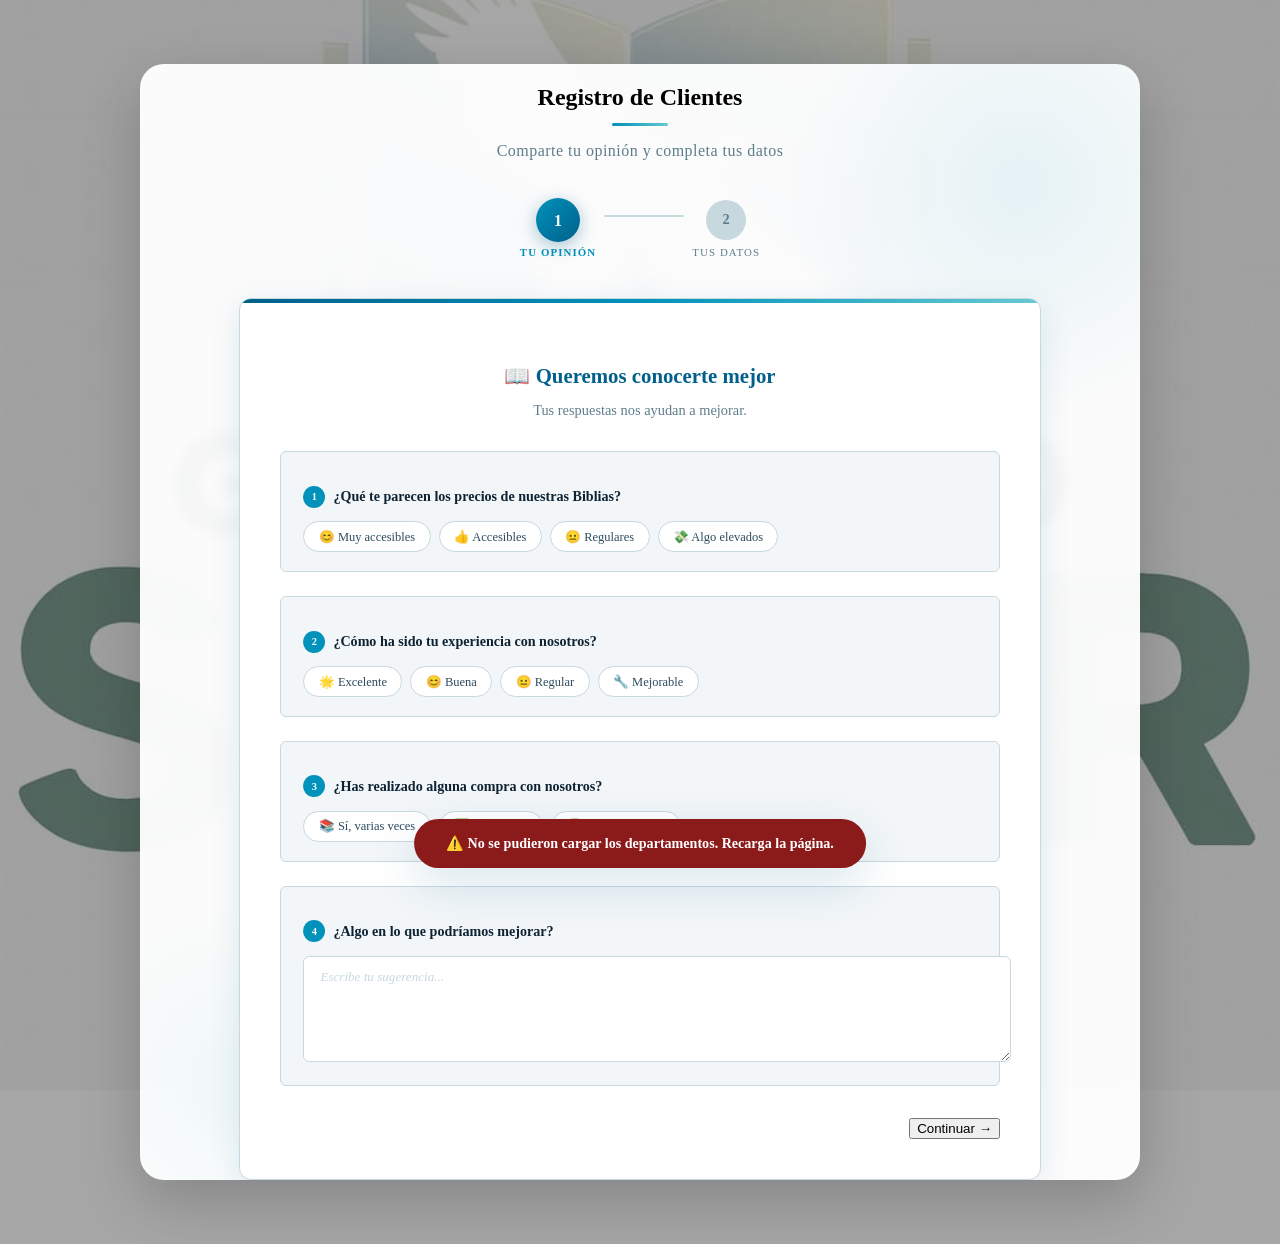
==== commit 0bc5641b: "GeogleanaliticCommit" ====
--- a/clientes.html
+++ b/clientes.html
@@ -94,6 +94,7 @@
                     <!-- PASO 2: Datos personales -->
                     <div class="form-panel" id="panelDatos">
                         <form id="clienteForm">
+                            <input type="hidden" id="clienteId">
                             <div class="form__grid">
                                 <div class="form__group">
                                     <label>Nombre</label>
@@ -110,26 +111,7 @@
                                 <div class="form__group">
                                     <label>Departamento</label>
                                     <select id="departamento" required>
-                                        <option value="">Seleccionar</option>
-                                        <option value="Artigas">Artigas</option>
-                                        <option value="Canelones">Canelones</option>
-                                        <option value="Cerro Largo">Cerro Largo</option>
-                                        <option value="Colonia">Colonia</option>
-                                        <option value="Durazno">Durazno</option>
-                                        <option value="Flores">Flores</option>
-                                        <option value="Florida">Florida</option>
-                                        <option value="Lavalleja">Lavalleja</option>
-                                        <option value="Maldonado">Maldonado</option>
-                                        <option value="Montevideo">Montevideo</option>
-                                        <option value="Paysandú">Paysandú</option>
-                                        <option value="Río Negro">Río Negro</option>
-                                        <option value="Rivera">Rivera</option>
-                                        <option value="Rocha">Rocha</option>
-                                        <option value="Salto">Salto</option>
-                                        <option value="San José">San José</option>
-                                        <option value="Soriano">Soriano</option>
-                                        <option value="Tacuarembó">Tacuarembó</option>
-                                        <option value="Treinta y Tres">Treinta y Tres</option>
+                                        <!-- Cargado dinámicamente por clientes.js desde la API -->
                                     </select>
                                 </div>
                                 <div class="form__group">
@@ -153,8 +135,7 @@
     </div>
 </main>
 
-<div id="toast" class="toast">✅ Cliente registrado con éxito</div>
-
+<div id="clienteToast" class="toast"></div>
 <script>
     (function() {
         // -------- CHIPS (selección múltiple por grupo pero uno por grupo)
@@ -324,5 +305,7 @@
         console.log("Formulario listo — estilo editorial mundo");
     })();
 </script>
+
+<script src="clientes.js"></script>
 </body>
 </html>
